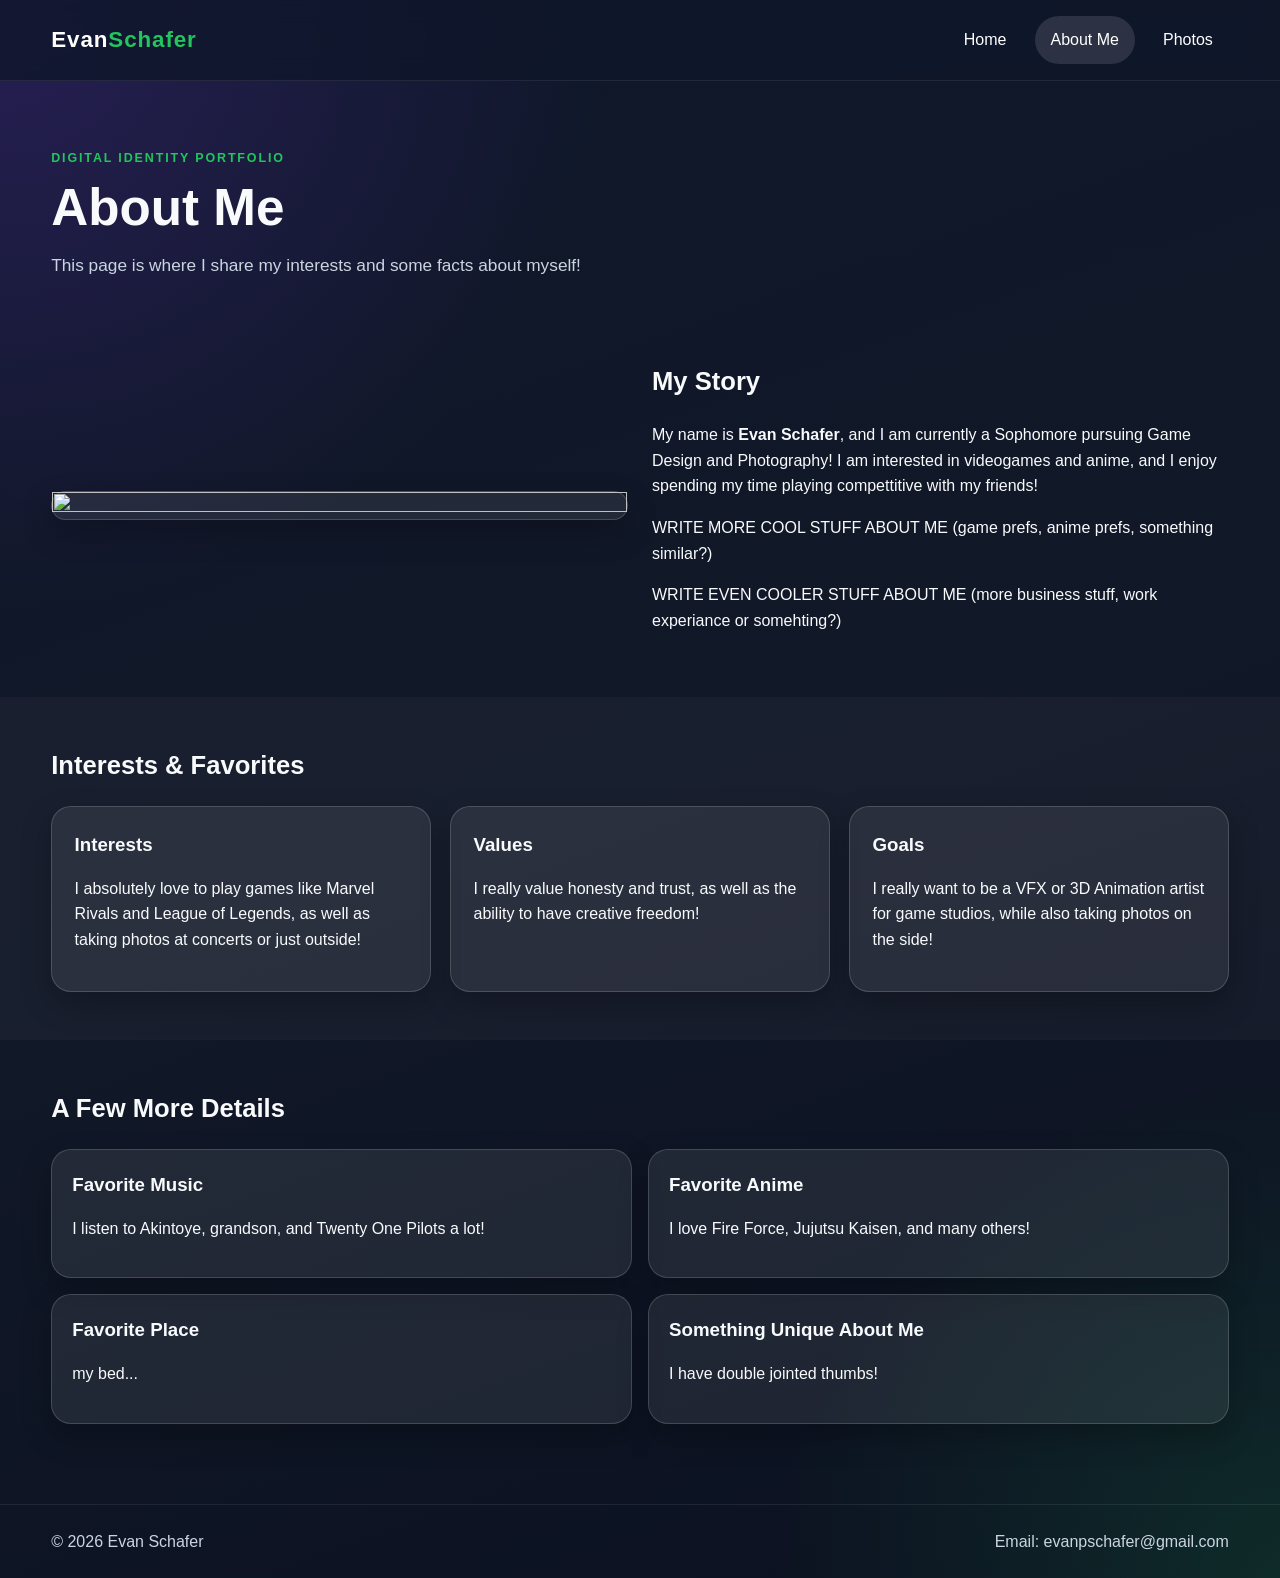
==== Web Midterm/about.html @ 6bbf1a0f "Web Midterm HTML and CSS mainly done, just need to put in images and change text" ====
<!-- Digital Identity Portfolio - About Page -->
<!DOCTYPE html>
<html lang="en">
<head>
    <meta charset="UTF-8" />
    <!-- Scale page size -->
    <meta name="viewport" content="width=device-width, initial-scale=1.0" />
    <title>About Me | Evan Schafer</title>
    <meta
    name="description"
    content="Learn more about Your Name, interests, values, and goals."
    />
    <link rel="stylesheet" href="styles.css" />
</head>
<body>
    <a class="skip-link" href="#main-content">Skip to main content</a>

     <!-- Top Bar -->
    <header class="site-header">
    <div class="container nav-wrap">
        <a href="index.html" class="logo">Evan<span>Schafer</span></a>

        <nav class="site-nav" aria-label="Main navigation">
        <ul>
            <li><a href="index.html">Home</a></li>
            <li><a class="active" href="about.html">About Me</a></li>
            <li><a href="gallery.html">Photos</a></li>
        </ul>
        </nav>
    </div>
    </header>
    <!-- Big title text -->
    <main id="main-content" class="page-main">
    <section class="page-banner">
        <div class="container">
        <p class="eyebrow">Digital Identity Portfolio</p>
        <h1>About Me</h1>
        <p class="page-intro">
          This page is where I share my interests and some facts about myself!
        </p>
        </div>
    </section>
        <!-- TO DO --- Take a self portrait photo and put it in here -->
    <section class="section">
        <div class="container two-column">
        <div class="about-image">
            <img
            src=""
            alt=""
            />
        </div>
        <!-- Text next to photo -->
        <div>
            <h2 class="section-title">My Story</h2>
            <p>
            My name is <strong>Evan Schafer</strong>, and I am currently a 
            Sophomore pursuing Game Design and Photography! I am interested
            in videogames and anime, and I enjoy spending my time
            playing compettitive with my friends!
            </p>

            <p>
            WRITE MORE COOL STUFF ABOUT ME (game prefs, anime prefs, something similar?)
            </p>

            <p>
            WRITE EVEN COOLER STUFF ABOUT ME (more business stuff, work experiance or somehting?)
            </p>
        </div>
        </div>
    </section>
            <!-- Middle Bar (Interests & whatever in boxes) -->
    <section class="section section-alt">
        <div class="container">
        <h2 class="section-title">Interests & Favorites</h2>
        <div class="cards">
            <article class="card">
            <h3>Interests</h3>
            <p>
             I absolutely love to play games like Marvel Rivals and League of Legends, 
            as well as taking photos at concerts or just outside!
            </p>
            </article>

            <article class="card">
            <h3>Values</h3>
            <p>
             I really value honesty and trust, as well as the ability to have creative freedom!
            </p>
            </article>

            <article class="card">
            <h3>Goals</h3>
            <p>
              I really want to be a VFX or 3D Animation artist for game studios, 
            while also taking photos on the side!
            </p>
            </article>
        </div>
        </div>
    </section>
        <!-- Bottom Bar (Details and more boxes of quick facts) -->
    <section class="section">
        <div class="container">
        <h2 class="section-title">A Few More Details</h2>
        <div class="info-grid">
        <div class="info-box">
            <h3>Favorite Music</h3>
            <p>I listen to Akintoye, grandson, and Twenty One Pilots a lot!</p>
        </div>
        <div class="info-box">
            <h3>Favorite Anime</h3>
            <p>I love Fire Force, Jujutsu Kaisen, and many others!</p>
        </div>
        <div class="info-box">
            <h3>Favorite Place</h3>
            <p>my bed...</p>
        </div>
        <div class="info-box">
            <h3>Something Unique About Me</h3>
            <p>I have double jointed thumbs!</p>
        </div>
        </div>
        </div>
    </section>
  </main>
<!-- Even Bottom-er Bar again (Email and copyright thing cause its cool :D ) -->
    <footer class="site-footer">
        <div class="container footer-wrap">
            <p>&copy; 2026 Evan Schafer</p>
            <p>Email: evanpschafer@gmail.com</p>
        </div>
    </footer>
</body>
</html>
---- Web Midterm/styles.css ----
/* Styles For Digital Identity Portfolio */
/* i always forget its not the same comment command as in HTML */

/* main color stuff + spacing + shadows */
:root {
    --bg: #0f172a;
    --bg-soft: #111827;
    --card: rgba(255, 255, 255, 0.08);
    --card-border: rgba(255, 255, 255, 0.16);
    --text: #f8fafc;
    --muted: #cbd5e1;
    --accent: #7c3aed;
    --accent-2: #22c55e;
    --white: #ffffff;
    --shadow: 0 12px 30px rgba(0, 0, 0, 0.25);
    --radius: 20px;
    --max-width: 1200px;
    --transition: 0.25s ease;
}

*,
*::before,
*::after {
    box-sizing: border-box;
}

html {
    scroll-behavior: smooth;
}
/* background gradient, font, spacing, and text color */
body {
    margin: 0;
    font-family: Arial, Helvetica, sans-serif;
    line-height: 1.6;
    background:
        radial-gradient(circle at top left, rgba(124, 58, 237, 0.22), transparent 30%),
        radial-gradient(circle at bottom right, rgba(34, 197, 94, 0.14), transparent 25%),
        linear-gradient(160deg, #0f172a 0%, #111827 50%, #0b1120 100%);
    color: var(--text);
}
/* so images dont go over box borders */
img {
    max-width: 100%;
    display: block;
}
/* links */
a {
    color: var(--white);
    text-decoration: none;
}

a:hover {
    color: #ddd6fe;
}
/* page length */
.container {
    width: min(92%, var(--max-width));
    margin: 0 auto;
}

.skip-link {
    position: absolute;
    left: 1rem;
    top: -50px;
    background: var(--white);
    color: #111827;
    padding: 0.75rem 1rem;
    border-radius: 10px;
    z-index: 999;
    font-weight: bold;
}

.skip-link:focus {
    top: 1rem;
}
/* top bar with other pages */
.site-header {
    position: sticky;
    top: 0;
    z-index: 100;
    backdrop-filter: blur(12px);
    background: rgba(15, 23, 42, 0.78);
    border-bottom: 1px solid rgba(255, 255, 255, 0.08);
}
/* flexbox for "logo" and nav menu */
.nav-wrap {
    display: flex;
    justify-content: space-between;
    align-items: center;
    gap: 1rem;
    padding: 1rem 0;
}
/* this is the "logo" i just mentioned  */
.logo {
    font-size: 1.4rem;
    font-weight: 800;
    letter-spacing: 0.04em;
}

.logo span {
    color: var(--accent-2);
}
/* makes links in a row + have curved box + highlighted when hovered */
.site-nav ul {
    display: flex;
    align-items: center;
    gap: 0.75rem;
    list-style: none;
    margin: 0;
    padding: 0;
}

.site-nav a {
    display: inline-block;
    padding: 0.7rem 1rem;
    border-radius: 999px;
    transition: background-color var(--transition), color var(--transition);
}

.site-nav a:hover,
.site-nav a:focus-visible,
.site-nav a.active {
    background: rgba(255, 255, 255, 0.12);
    color: var(--white);
}
/* spacing around main intro + grid for text and image */
.hero {
    padding: 4rem 0 3rem;
}

.hero-grid {
    display: grid;
    grid-template-columns: 1.15fr 0.85fr;
    gap: 2rem;
    align-items: center;
}

.eyebrow {
    text-transform: uppercase;
    letter-spacing: 0.15em;
    font-size: 0.78rem;
    color: var(--accent-2);
    font-weight: 700;
    margin-bottom: 0.75rem;
}
/* size and spacing for large heading */
.hero h1,
.page-banner h1 {
    font-size: clamp(2.3rem, 4vw, 4.5rem);
    line-height: 1.05;
    margin: 0 0 1rem;
}

.accent-text {
    color: #c4b5fd;
}

.hero-description,
.page-intro {
    color: var(--muted);
    max-width: 60ch;
    font-size: 1.08rem;
}
/* arranges homepage buttons with spacing between them */
.hero-buttons {
    display: flex;
    flex-wrap: wrap;
    gap: 1rem;
    margin-top: 1.5rem;
}
/* button shape and hover animation */
.btn {
    display: inline-block;
    padding: 0.95rem 1.3rem;
    border-radius: 999px;
    font-weight: 700;
    transition: transform var(--transition), opacity var(--transition), background var(--transition);
}

.btn:hover,
.btn:focus-visible {
    transform: translateY(-2px);
}

.btn-primary {
    background: linear-gradient(135deg, var(--accent), #8b5cf6);
    color: var(--white);
}

.btn-secondary {
    background: rgba(255, 255, 255, 0.1);
    color: var(--white);
    border: 1px solid rgba(255, 255, 255, 0.18);
}
/* makes it so cards, quote box, and image boxes have a consistent style */
.hero-card,
.about-image,
.gallery-card,
.card,
.info-box,
.quote-box {
    background: var(--card);
    border: 1px solid var(--card-border);
    border-radius: var(--radius);
    box-shadow: var(--shadow);
}

.hero-card {
    overflow: hidden;
}
/* makes images fully fit inside boxes */
.hero-card img,
.about-image img,
.gallery-card img {
    width: 100%;
    height: 100%;
    object-fit: cover;
}

.section {
    padding: 3rem 0;
}
/* making this so I dont use the same boring background the whole time */
.section-alt {
    background: rgba(255, 255, 255, 0.03);
}

.section-title {
    font-size: clamp(1.6rem, 2vw, 2.4rem);
    margin-top: 0;
    margin-bottom: 1.25rem;
}
/* makes cards into columns on PC screens */
.cards {
    display: grid;
    grid-template-columns: repeat(3, 1fr);
    gap: 1.2rem;
}

.card {
    padding: 1.4rem;
}
/* smaller headers inside cards and boxes */
.card h3,
.info-box h3 {
    margin-top: 0;
    margin-bottom: 0.6rem;
}
/* two-column layout for about page */
.two-column {
    display: grid;
    grid-template-columns: 1fr 1fr;
    gap: 1.5rem;
    align-items: center;
}
/* quick facts list spacing and stuff */
.styled-list {
    padding-left: 1.25rem;
    color: var(--muted);
}

.styled-list li {
    margin-bottom: 0.7rem;
}

.quote-box {
    padding: 1.5rem;
    font-size: 1.15rem;
    color: #e9d5ff;
}
/* makes it so the main content area takes up the full viewport height */
.page-main {
    min-height: 100vh;
}

.page-banner {
    padding: 3.5rem 0 1rem;
}
/* makes it so the info boxes are arranged in a grid */
.info-grid {
    display: grid;
    grid-template-columns: repeat(2, 1fr);
    gap: 1rem;
}

.info-box {
    padding: 1.25rem;
}
/* for the photos + captions so they stay in containers */
.gallery-grid {
    display: grid;
    grid-template-columns: repeat(3, 1fr);
    gap: 1rem;
}

.gallery-card {
    overflow: hidden;
}

.gallery-card img {
    aspect-ratio: 4 / 3;
}

.gallery-card figcaption {
    padding: 0.9rem 1rem 1rem;
    color: var(--muted);
}
/* it centers the text, duh */
.center-text {
    text-align: center;
}
/* makes it so the content is not too wide */
.narrow {
    max-width: 65ch;
    margin-inline: auto;
}
/* bottom of page style and stuff so its separated and cool */
.site-footer {
    border-top: 1px solid rgba(255, 255, 255, 0.08);
    padding: 1.5rem 0;
    margin-top: 2rem;
}

.footer-wrap {
    display: flex;
    justify-content: space-between;
    gap: 1rem;
    flex-wrap: wrap;
}

.site-footer p {
    margin: 0;
    color: var(--muted);
}

.site-footer a {
    color: #ddd6fe;
}

a:focus-visible,
button:focus-visible {
    outline: 3px solid #ffffff;
    outline-offset: 3px;
    border-radius: 10px;
}
/* changes multi-column layouts into a single column on smaller screens */
@media (max-width: 900px) {
    .hero-grid,
    .two-column,
    .cards,
    .info-grid,
    .gallery-grid {
    grid-template-columns: 1fr;
    }

    .hero {
    padding-top: 2.5rem;
    }

    .hero-card {
    max-width: 520px;
    }
}
/* stacks the header and navigation layout more neatly on smaller screens */
@media (max-width: 650px) {
    .nav-wrap {
    flex-direction: column;
    align-items: flex-start;
    }

    .site-nav {
    width: 100%;
    }

    .site-nav ul {
    flex-wrap: wrap;
    width: 100%;
    }

    .site-nav a {
    padding: 0.65rem 0.9rem;
    }

    .hero-buttons {
    flex-direction: column;
    align-items: stretch;
    }

    .btn {
    text-align: center;
    }

    .footer-wrap {
    flex-direction: column;
    }
}
/* slightly adjusts font sizing, content width, and padding for very small mobile screens */

@media (max-width: 450px) {
    body {
    font-size: 0.98rem;
    }

    .container {
    width: min(94%, var(--max-width));
    }

    .hero,
    .section,
    .page-banner {
    padding-left: 0;
    padding-right: 0;
    }

    .card,
    .info-box,
    .quote-box {
    padding: 1rem;
    }
}
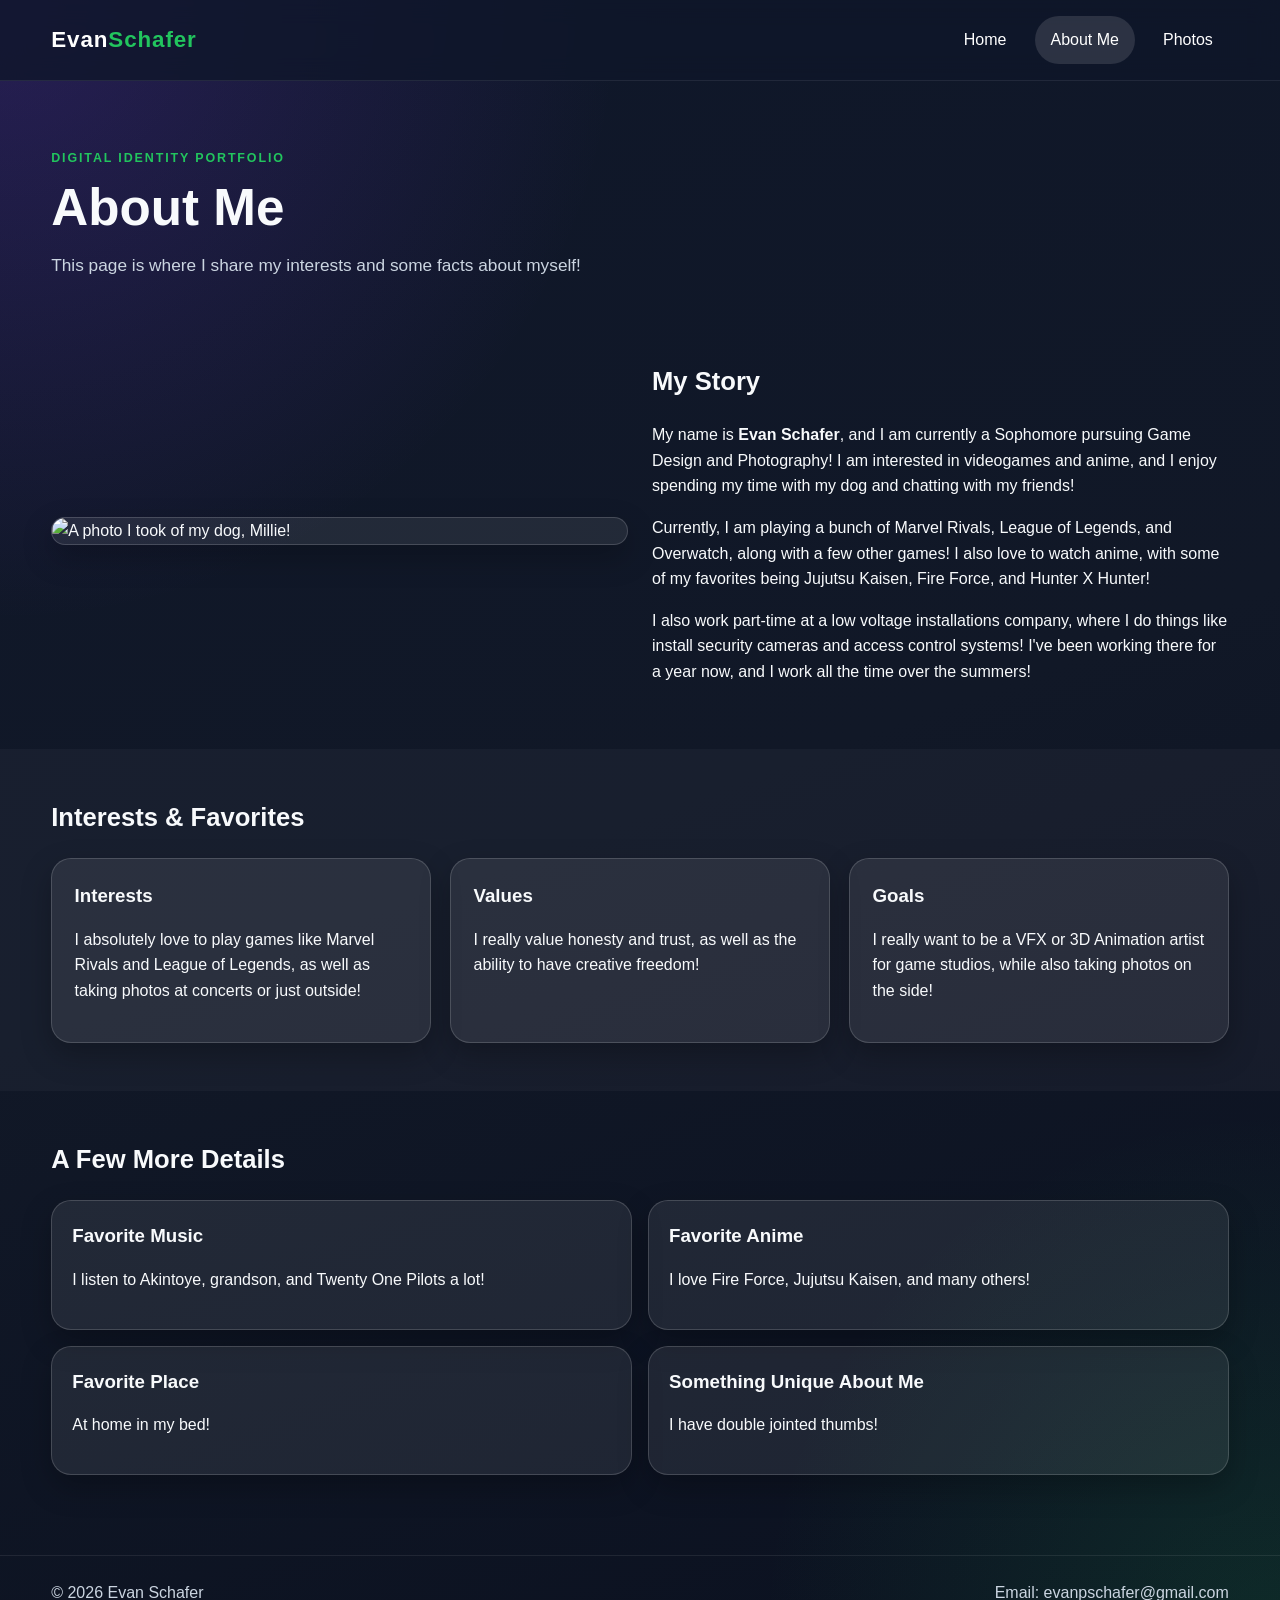
==== commit e7eb88e4: "Finished Web Midterm Files" ====
--- a/Web Midterm/about.html
+++ b/Web Midterm/about.html
@@ -6,10 +6,7 @@
     <!-- Scale page size -->
     <meta name="viewport" content="width=device-width, initial-scale=1.0" />
     <title>About Me | Evan Schafer</title>
-    <meta
-    name="description"
-    content="Learn more about Your Name, interests, values, and goals."
-    />
+    <meta name="description" content="Learn more about Your Name, interests, values, and goals."/>
     <link rel="stylesheet" href="styles.css" />
 </head>
 <body>
@@ -40,31 +37,32 @@
         </p>
         </div>
     </section>
-        <!-- TO DO --- Take a self portrait photo and put it in here -->
+        <!-- Photo next to "my story" -->
     <section class="section">
         <div class="container two-column">
         <div class="about-image">
-            <img
-            src=""
-            alt=""
-            />
+            <img src="/photos/millie.jpg" alt="A photo I took of my dog, Millie!" />
         </div>
         <!-- Text next to photo -->
         <div>
             <h2 class="section-title">My Story</h2>
             <p>
-            My name is <strong>Evan Schafer</strong>, and I am currently a 
+                My name is <strong>Evan Schafer</strong>, and I am currently a 
             Sophomore pursuing Game Design and Photography! I am interested
             in videogames and anime, and I enjoy spending my time
-            playing compettitive with my friends!
+            with my dog and chatting with my friends!
             </p>
 
-            <p>
-            WRITE MORE COOL STUFF ABOUT ME (game prefs, anime prefs, something similar?)
+            <p>        
+                Currently, I am playing a bunch of Marvel Rivals, League of Legends, 
+            and Overwatch, along with a few other games! I also love to watch anime, 
+            with some of my favorites being Jujutsu Kaisen, Fire Force, and Hunter X Hunter!
             </p>
 
-            <p>
-            WRITE EVEN COOLER STUFF ABOUT ME (more business stuff, work experiance or somehting?)
+            <p>        
+                I also work part-time at a low voltage installations company, where I do things like 
+            install security cameras and access control systems! I've been working there for a year 
+            now, and I work all the time over the summers!
             </p>
         </div>
         </div>
@@ -114,7 +112,7 @@
         </div>
         <div class="info-box">
             <h3>Favorite Place</h3>
-            <p>my bed...</p>
+            <p>At home in my bed!</p>
         </div>
         <div class="info-box">
             <h3>Something Unique About Me</h3>
--- a/Web Midterm/styles.css
+++ b/Web Midterm/styles.css
@@ -204,6 +204,10 @@
     border-radius: var(--radius);
     box-shadow: var(--shadow);
 }
+/* i forgot to add this one, whoops */
+.about-image {
+    overflow: hidden;
+}
 
 .hero-card {
     overflow: hidden;
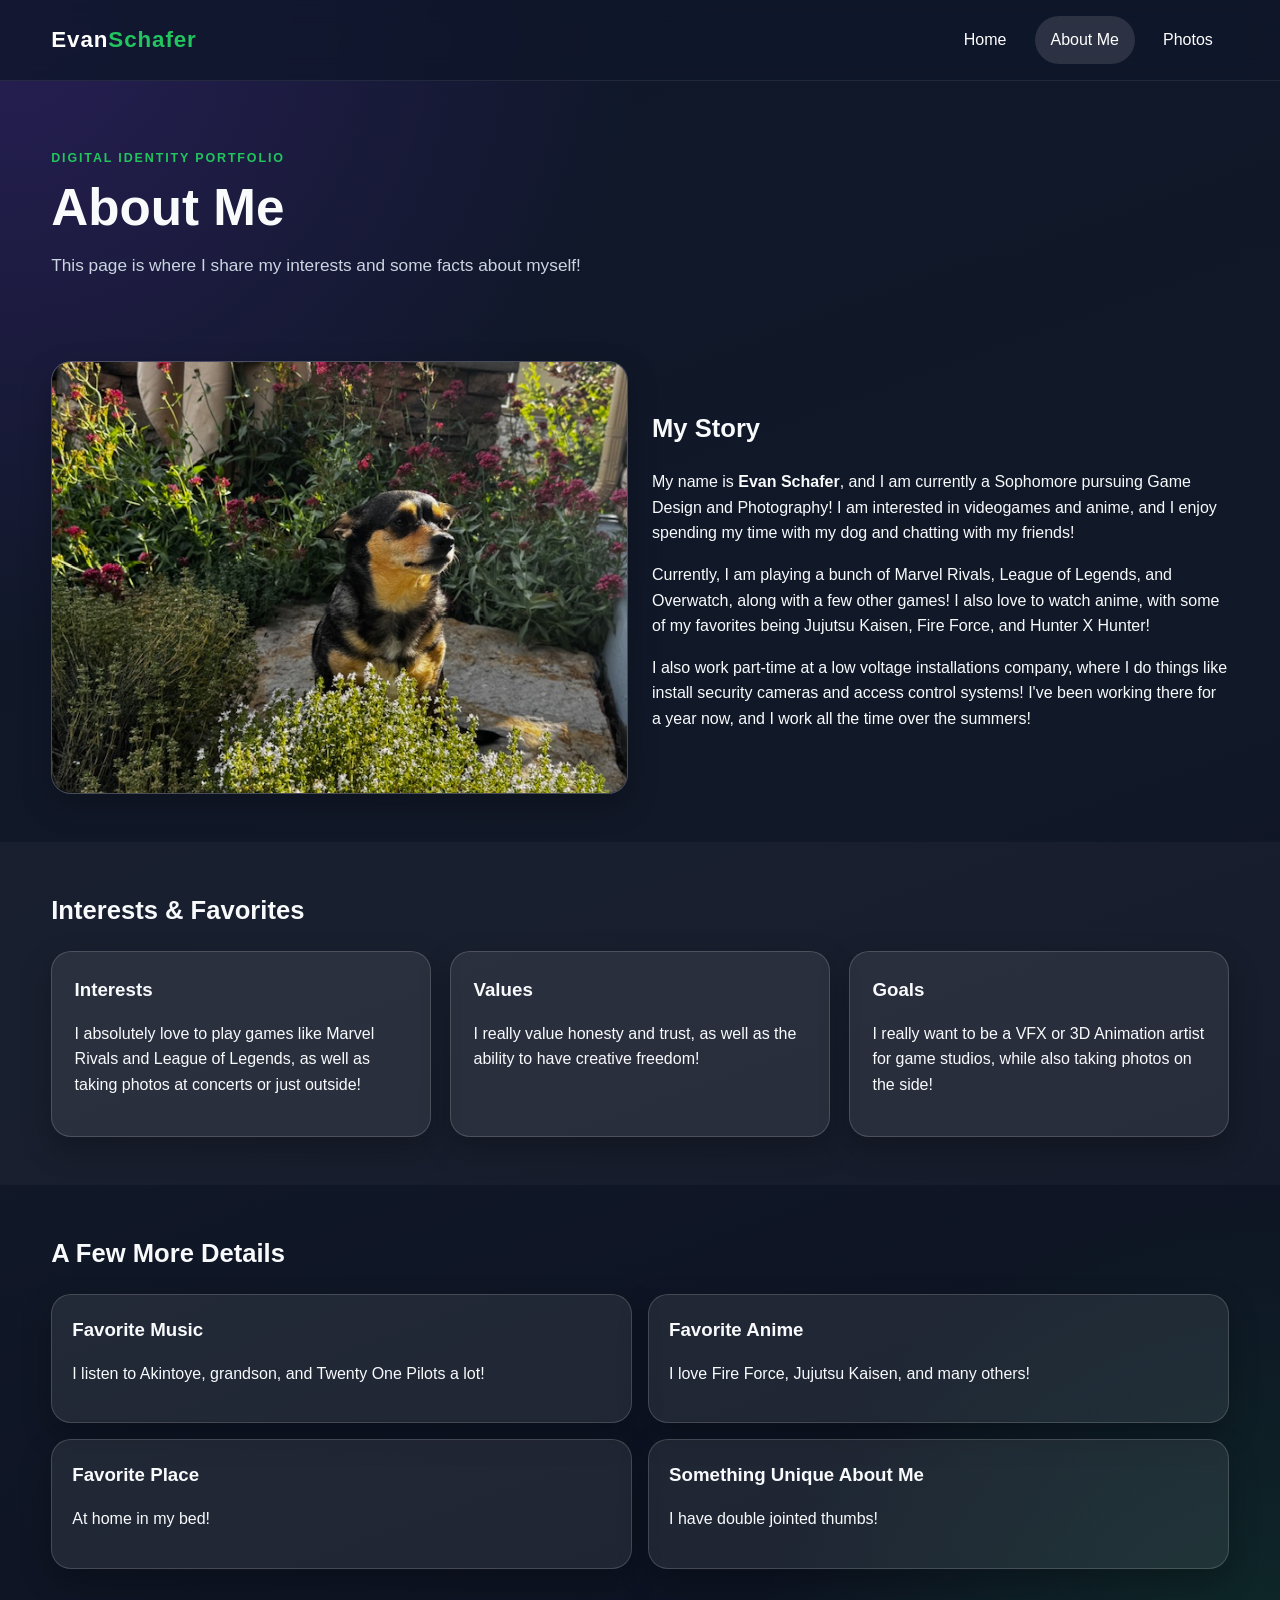
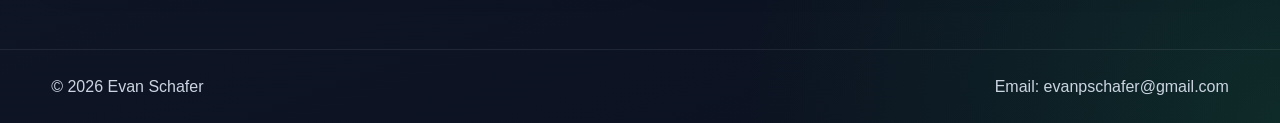
==== commit 1c5ee58d: "Fix formatting and update image source in about.html" ====
--- a/Web Midterm/about.html
+++ b/Web Midterm/about.html
@@ -41,7 +41,7 @@
     <section class="section">
         <div class="container two-column">
         <div class="about-image">
-            <img src="/photos/millie.jpg" alt="A photo I took of my dog, Millie!" />
+            <img src="photos/millie.JPG" alt="A photo I took of my dog, Millie!" />
         </div>
         <!-- Text next to photo -->
         <div>
@@ -130,4 +130,4 @@
         </div>
     </footer>
 </body>
-</html>+</html>
